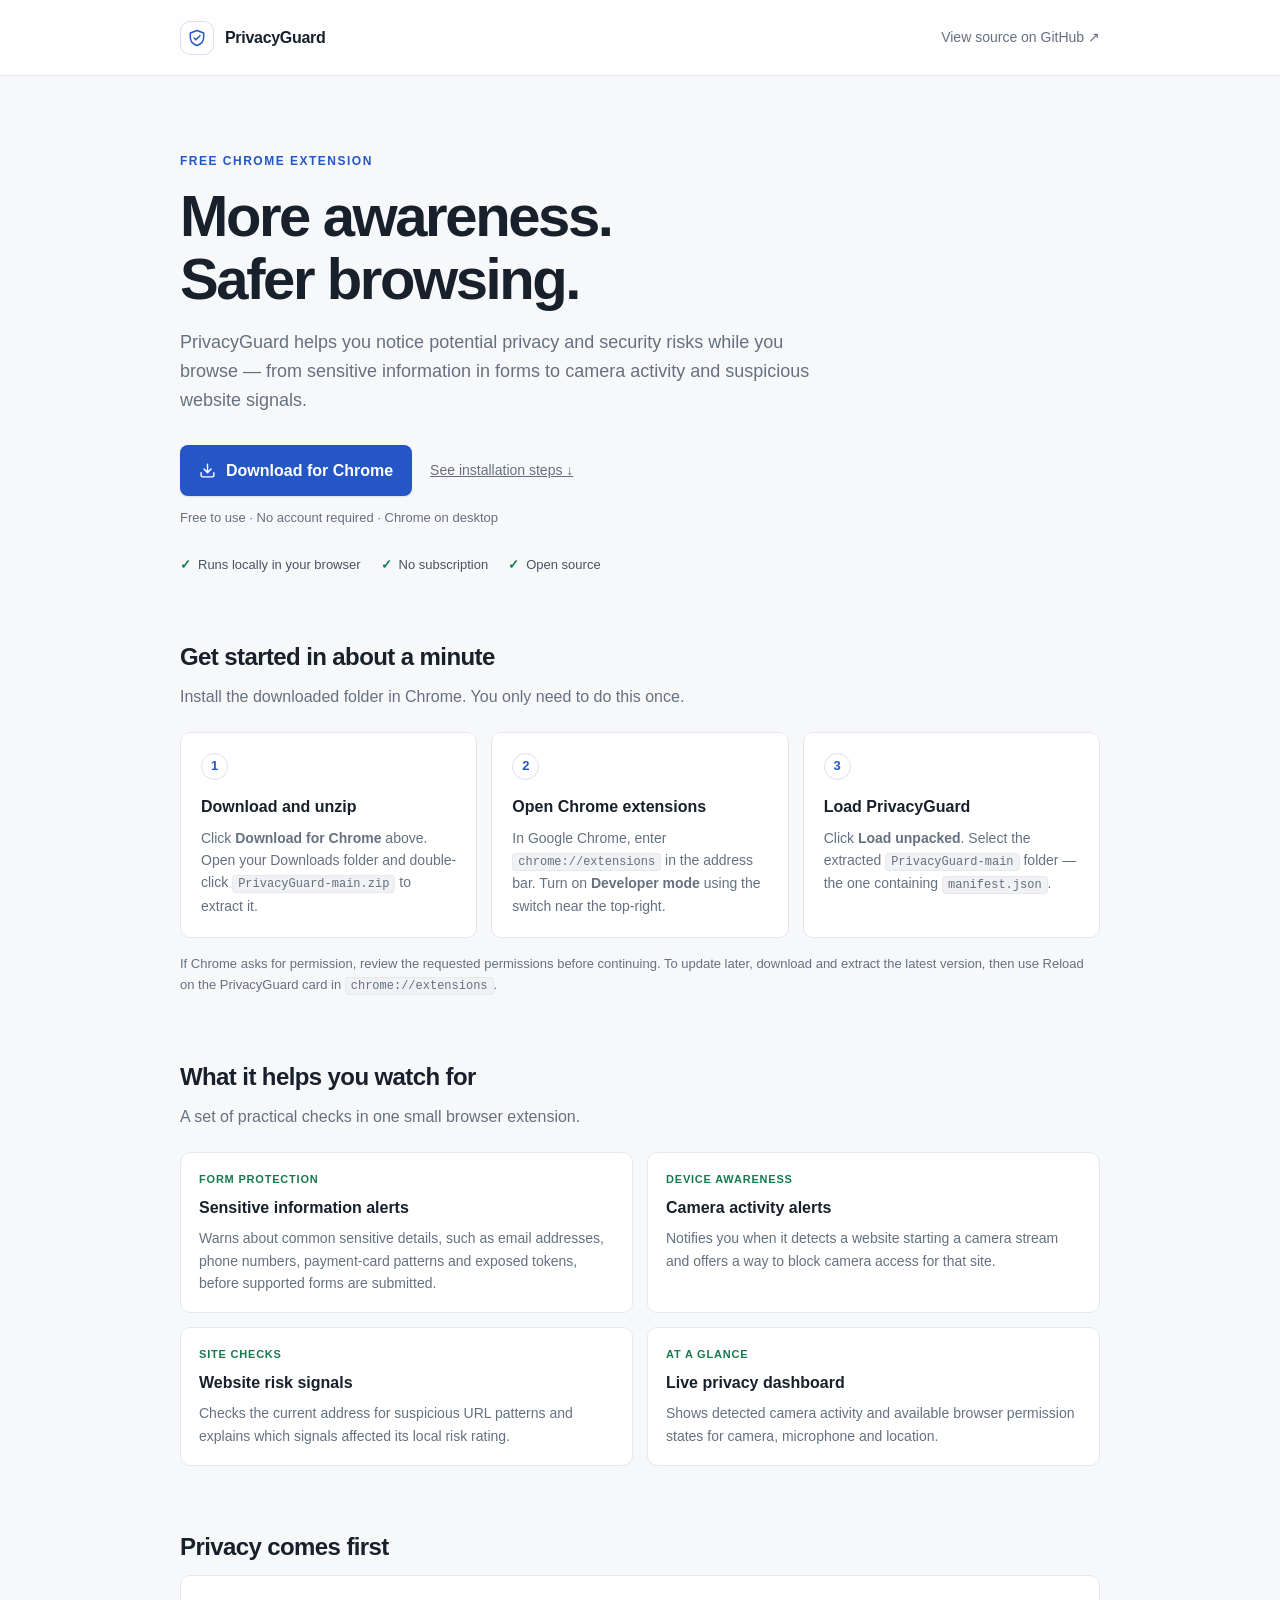
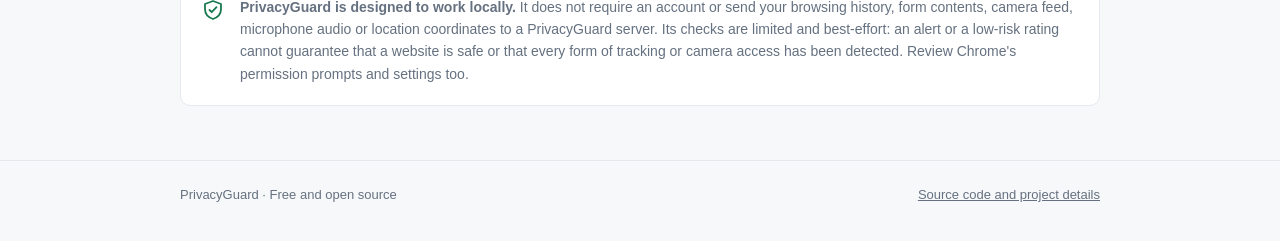
==== docs/index.html @ b1a3d584 "Add simple PrivacyGuard installation page" ====
<!doctype html>
<html lang="en">
<head>
  <meta charset="utf-8">
  <meta name="viewport" content="width=device-width, initial-scale=1">
  <meta name="theme-color" content="#f7f8fa">
  <meta name="description" content="PrivacyGuard helps you spot privacy risks while browsing. Free, local-first Chrome protection.">
  <title>PrivacyGuard — Browse with more awareness</title>
  <style>
    :root{color-scheme:light;--ink:#17202b;--muted:#657180;--line:#e5e9ee;--paper:#fff;--wash:#f7f8fa;--blue:#2457c5;--blue-dark:#1d469f;--green:#18794e}
    *{box-sizing:border-box}
    body{margin:0;background:var(--wash);color:var(--ink);font:16px/1.6 -apple-system,BlinkMacSystemFont,"Segoe UI",sans-serif}
    a{color:inherit}
    .wrap{width:min(920px,calc(100% - 40px));margin:auto}
    header{height:76px;border-bottom:1px solid var(--line);background:rgba(255,255,255,.88)}
    .nav{height:100%;display:flex;align-items:center;justify-content:space-between}
    .brand{display:flex;align-items:center;gap:11px;font-weight:700;letter-spacing:-.3px}
    .mark{width:34px;height:34px;border:1px solid #d8e0ed;border-radius:10px;display:grid;place-items:center;background:#fff}
    .mark svg{width:20px;height:20px}
    .nav a{font-size:14px;color:var(--muted);text-decoration:none}
    main{padding:76px 0 54px}
    .eyebrow{font-size:12px;font-weight:700;letter-spacing:1.5px;color:var(--blue);text-transform:uppercase}
    h1{font-size:clamp(38px,6vw,58px);line-height:1.08;letter-spacing:-2.4px;margin:14px 0 18px;max-width:700px}
    .lead{font-size:18px;color:var(--muted);max-width:650px;margin:0}
    .actions{display:flex;align-items:center;gap:18px;flex-wrap:wrap;margin:30px 0 12px}
    .button{display:inline-flex;align-items:center;justify-content:center;gap:10px;background:var(--blue);color:white;text-decoration:none;padding:13px 19px;border-radius:8px;font-weight:650;box-shadow:0 1px 2px #15294b20}
    .button:hover{background:var(--blue-dark)}
    .small-link{font-size:14px;color:var(--muted)}
    .fine{font-size:13px;color:var(--muted)}
    .trust{display:flex;gap:20px;flex-wrap:wrap;margin-top:26px;color:#465363;font-size:13px}
    .trust span:before{content:"✓";color:var(--green);font-weight:800;margin-right:7px}
    section{margin-top:62px}
    h2{font-size:24px;letter-spacing:-.6px;margin:0 0 8px}
    .section-intro{color:var(--muted);margin:0 0 22px}
    .steps{display:grid;grid-template-columns:repeat(3,1fr);gap:14px}
    .step,.feature,.privacy{background:var(--paper);border:1px solid var(--line);border-radius:10px;padding:20px}
    .number{width:27px;height:27px;border:1px solid #d8e0ed;border-radius:50%;display:grid;place-items:center;font-size:13px;font-weight:700;color:var(--blue);margin-bottom:14px}
    .step h3,.feature h3{font-size:16px;margin:0 0 7px}
    .step p,.feature p{font-size:14px;color:var(--muted);margin:0}
    code{background:#f0f2f5;border:1px solid #e7e9ed;border-radius:4px;padding:1px 5px;font-size:12px}
    .features{display:grid;grid-template-columns:repeat(2,1fr);gap:14px}
    .feature{padding:18px}
    .feature .tag{font-size:11px;color:var(--green);font-weight:700;letter-spacing:.8px;text-transform:uppercase}
    .feature h3{margin-top:6px}
    .privacy{display:flex;gap:15px;align-items:flex-start}
    .privacy svg{flex:0 0 24px;color:var(--green);margin-top:2px}
    .privacy p{margin:0;color:var(--muted);font-size:14px}
    footer{border-top:1px solid var(--line);padding:24px 0 36px;color:var(--muted);font-size:13px}
    footer .wrap{display:flex;justify-content:space-between;gap:14px;flex-wrap:wrap}
    @media(max-width:650px){main{padding-top:52px}.steps,.features{grid-template-columns:1fr}section{margin-top:46px}.privacy{padding:17px}h1{letter-spacing:-1.6px}}
  </style>
</head>
<body>
  <header>
    <div class="wrap nav">
      <div class="brand">
        <span class="mark" aria-hidden="true"><svg viewBox="0 0 24 24" fill="none" stroke="#2457c5" stroke-width="1.8" stroke-linecap="round" stroke-linejoin="round"><path d="M12 3 20 6v5c0 5-3.4 8.4-8 10-4.6-1.6-8-5-8-10V6l8-3Z"/><path d="m8.5 12 2.2 2.2 4.8-5"/></svg></span>
        PrivacyGuard
      </div>
      <a href="https://github.com/nmcode3-dot/PrivacyGuard" target="_blank" rel="noreferrer">View source on GitHub ↗</a>
    </div>
  </header>

  <main class="wrap">
    <div class="eyebrow">Free Chrome extension</div>
    <h1>More awareness.<br>Safer browsing.</h1>
    <p class="lead">PrivacyGuard helps you notice potential privacy and security risks while you browse — from sensitive information in forms to camera activity and suspicious website signals.</p>
    <div class="actions">
      <a class="button" href="https://github.com/nmcode3-dot/PrivacyGuard/archive/refs/heads/main.zip">
        <svg width="17" height="17" viewBox="0 0 24 24" fill="none" stroke="currentColor" stroke-width="2" stroke-linecap="round" stroke-linejoin="round" aria-hidden="true"><path d="M21 15v4a2 2 0 0 1-2 2H5a2 2 0 0 1-2-2v-4"/><path d="m7 10 5 5 5-5M12 15V3"/></svg>
        Download for Chrome
      </a>
      <a class="small-link" href="#install">See installation steps ↓</a>
    </div>
    <div class="fine">Free to use · No account required · Chrome on desktop</div>
    <div class="trust"><span>Runs locally in your browser</span><span>No subscription</span><span>Open source</span></div>

    <section id="install">
      <h2>Get started in about a minute</h2>
      <p class="section-intro">Install the downloaded folder in Chrome. You only need to do this once.</p>
      <div class="steps">
        <article class="step">
          <div class="number">1</div>
          <h3>Download and unzip</h3>
          <p>Click <strong>Download for Chrome</strong> above. Open your Downloads folder and double-click <code>PrivacyGuard-main.zip</code> to extract it.</p>
        </article>
        <article class="step">
          <div class="number">2</div>
          <h3>Open Chrome extensions</h3>
          <p>In Google Chrome, enter <code>chrome://extensions</code> in the address bar. Turn on <strong>Developer mode</strong> using the switch near the top-right.</p>
        </article>
        <article class="step">
          <div class="number">3</div>
          <h3>Load PrivacyGuard</h3>
          <p>Click <strong>Load unpacked</strong>. Select the extracted <code>PrivacyGuard-main</code> folder — the one containing <code>manifest.json</code>.</p>
        </article>
      </div>
      <p class="fine" style="margin-top:16px">If Chrome asks for permission, review the requested permissions before continuing. To update later, download and extract the latest version, then use Reload on the PrivacyGuard card in <code>chrome://extensions</code>.</p>
    </section>

    <section>
      <h2>What it helps you watch for</h2>
      <p class="section-intro">A set of practical checks in one small browser extension.</p>
      <div class="features">
        <article class="feature"><div class="tag">Form protection</div><h3>Sensitive information alerts</h3><p>Warns about common sensitive details, such as email addresses, phone numbers, payment-card patterns and exposed tokens, before supported forms are submitted.</p></article>
        <article class="feature"><div class="tag">Device awareness</div><h3>Camera activity alerts</h3><p>Notifies you when it detects a website starting a camera stream and offers a way to block camera access for that site.</p></article>
        <article class="feature"><div class="tag">Site checks</div><h3>Website risk signals</h3><p>Checks the current address for suspicious URL patterns and explains which signals affected its local risk rating.</p></article>
        <article class="feature"><div class="tag">At a glance</div><h3>Live privacy dashboard</h3><p>Shows detected camera activity and available browser permission states for camera, microphone and location.</p></article>
      </div>
    </section>

    <section>
      <h2>Privacy comes first</h2>
      <div class="privacy">
        <svg viewBox="0 0 24 24" width="24" height="24" fill="none" stroke="currentColor" stroke-width="1.8" stroke-linecap="round" stroke-linejoin="round" aria-hidden="true"><path d="M12 3 20 6v5c0 5-3.4 8.4-8 10-4.6-1.6-8-5-8-10V6l8-3Z"/><path d="m8.5 12 2.2 2.2 4.8-5"/></svg>
        <p><strong>PrivacyGuard is designed to work locally.</strong> It does not require an account or send your browsing history, form contents, camera feed, microphone audio or location coordinates to a PrivacyGuard server. Its checks are limited and best-effort: an alert or a low-risk rating cannot guarantee that a website is safe or that every form of tracking or camera access has been detected. Review Chrome's permission prompts and settings too.</p>
      </div>
    </section>
  </main>
  <footer><div class="wrap"><span>PrivacyGuard · Free and open source</span><a href="https://github.com/nmcode3-dot/PrivacyGuard">Source code and project details</a></div></footer>
</body>
</html>
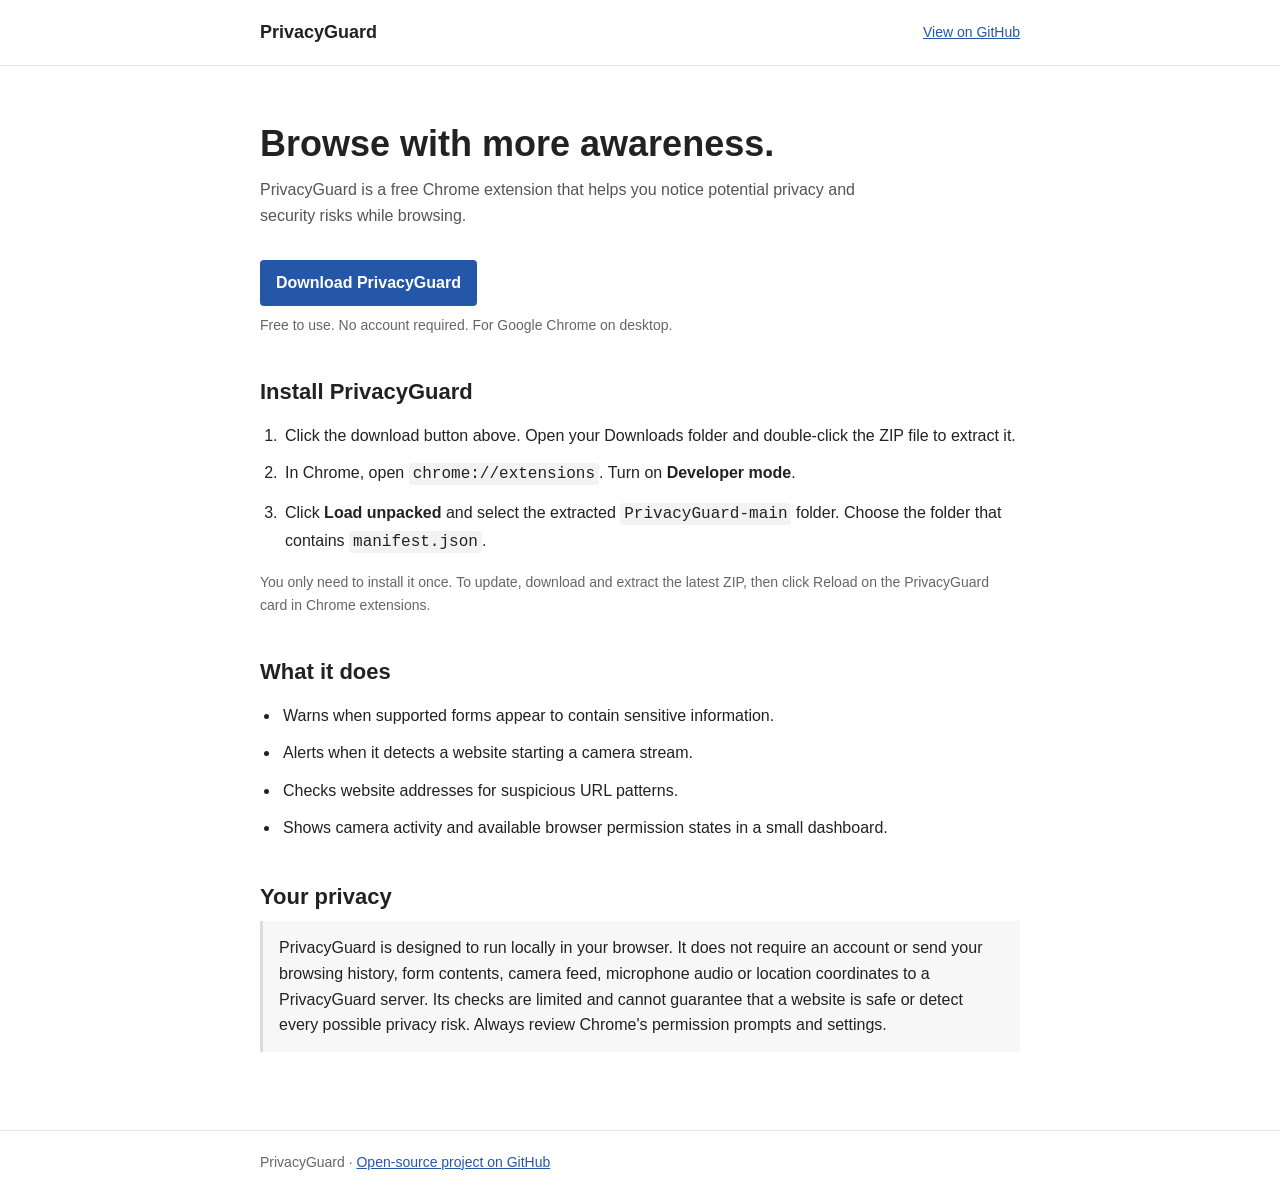
==== commit 7bbb5104: "Simplify installation page design" ====
--- a/docs/index.html
+++ b/docs/index.html
@@ -3,120 +3,131 @@
 <head>
   <meta charset="utf-8">
   <meta name="viewport" content="width=device-width, initial-scale=1">
-  <meta name="theme-color" content="#f7f8fa">
-  <meta name="description" content="PrivacyGuard helps you spot privacy risks while browsing. Free, local-first Chrome protection.">
-  <title>PrivacyGuard — Browse with more awareness</title>
+  <meta name="description" content="PrivacyGuard is a free Chrome extension that helps you notice potential privacy and security risks while browsing.">
+  <title>PrivacyGuard</title>
   <style>
-    :root{color-scheme:light;--ink:#17202b;--muted:#657180;--line:#e5e9ee;--paper:#fff;--wash:#f7f8fa;--blue:#2457c5;--blue-dark:#1d469f;--green:#18794e}
-    *{box-sizing:border-box}
-    body{margin:0;background:var(--wash);color:var(--ink);font:16px/1.6 -apple-system,BlinkMacSystemFont,"Segoe UI",sans-serif}
-    a{color:inherit}
-    .wrap{width:min(920px,calc(100% - 40px));margin:auto}
-    header{height:76px;border-bottom:1px solid var(--line);background:rgba(255,255,255,.88)}
-    .nav{height:100%;display:flex;align-items:center;justify-content:space-between}
-    .brand{display:flex;align-items:center;gap:11px;font-weight:700;letter-spacing:-.3px}
-    .mark{width:34px;height:34px;border:1px solid #d8e0ed;border-radius:10px;display:grid;place-items:center;background:#fff}
-    .mark svg{width:20px;height:20px}
-    .nav a{font-size:14px;color:var(--muted);text-decoration:none}
-    main{padding:76px 0 54px}
-    .eyebrow{font-size:12px;font-weight:700;letter-spacing:1.5px;color:var(--blue);text-transform:uppercase}
-    h1{font-size:clamp(38px,6vw,58px);line-height:1.08;letter-spacing:-2.4px;margin:14px 0 18px;max-width:700px}
-    .lead{font-size:18px;color:var(--muted);max-width:650px;margin:0}
-    .actions{display:flex;align-items:center;gap:18px;flex-wrap:wrap;margin:30px 0 12px}
-    .button{display:inline-flex;align-items:center;justify-content:center;gap:10px;background:var(--blue);color:white;text-decoration:none;padding:13px 19px;border-radius:8px;font-weight:650;box-shadow:0 1px 2px #15294b20}
-    .button:hover{background:var(--blue-dark)}
-    .small-link{font-size:14px;color:var(--muted)}
-    .fine{font-size:13px;color:var(--muted)}
-    .trust{display:flex;gap:20px;flex-wrap:wrap;margin-top:26px;color:#465363;font-size:13px}
-    .trust span:before{content:"✓";color:var(--green);font-weight:800;margin-right:7px}
-    section{margin-top:62px}
-    h2{font-size:24px;letter-spacing:-.6px;margin:0 0 8px}
-    .section-intro{color:var(--muted);margin:0 0 22px}
-    .steps{display:grid;grid-template-columns:repeat(3,1fr);gap:14px}
-    .step,.feature,.privacy{background:var(--paper);border:1px solid var(--line);border-radius:10px;padding:20px}
-    .number{width:27px;height:27px;border:1px solid #d8e0ed;border-radius:50%;display:grid;place-items:center;font-size:13px;font-weight:700;color:var(--blue);margin-bottom:14px}
-    .step h3,.feature h3{font-size:16px;margin:0 0 7px}
-    .step p,.feature p{font-size:14px;color:var(--muted);margin:0}
-    code{background:#f0f2f5;border:1px solid #e7e9ed;border-radius:4px;padding:1px 5px;font-size:12px}
-    .features{display:grid;grid-template-columns:repeat(2,1fr);gap:14px}
-    .feature{padding:18px}
-    .feature .tag{font-size:11px;color:var(--green);font-weight:700;letter-spacing:.8px;text-transform:uppercase}
-    .feature h3{margin-top:6px}
-    .privacy{display:flex;gap:15px;align-items:flex-start}
-    .privacy svg{flex:0 0 24px;color:var(--green);margin-top:2px}
-    .privacy p{margin:0;color:var(--muted);font-size:14px}
-    footer{border-top:1px solid var(--line);padding:24px 0 36px;color:var(--muted);font-size:13px}
-    footer .wrap{display:flex;justify-content:space-between;gap:14px;flex-wrap:wrap}
-    @media(max-width:650px){main{padding-top:52px}.steps,.features{grid-template-columns:1fr}section{margin-top:46px}.privacy{padding:17px}h1{letter-spacing:-1.6px}}
+    * { box-sizing: border-box; }
+    body {
+      margin: 0;
+      background: #fff;
+      color: #222;
+      font-family: Arial, Helvetica, sans-serif;
+      font-size: 16px;
+      line-height: 1.6;
+    }
+    .container {
+      width: min(760px, calc(100% - 40px));
+      margin: 0 auto;
+    }
+    header {
+      border-bottom: 1px solid #e5e5e5;
+      padding: 18px 0;
+    }
+    header .container {
+      display: flex;
+      justify-content: space-between;
+      align-items: center;
+      gap: 20px;
+    }
+    .brand {
+      font-size: 18px;
+      font-weight: 700;
+    }
+    a { color: #2457a7; }
+    header a, footer a { font-size: 14px; }
+    main { padding: 56px 0 64px; }
+    h1 {
+      margin: 0 0 12px;
+      font-size: 36px;
+      line-height: 1.2;
+      font-weight: 700;
+    }
+    h2 {
+      margin: 42px 0 10px;
+      font-size: 22px;
+      line-height: 1.3;
+    }
+    h3 {
+      margin: 20px 0 4px;
+      font-size: 16px;
+    }
+    p { margin: 0 0 14px; }
+    .intro { max-width: 650px; color: #555; }
+    .download {
+      display: inline-block;
+      margin: 18px 0 8px;
+      padding: 10px 16px;
+      background: #2457a7;
+      color: #fff;
+      text-decoration: none;
+      border-radius: 4px;
+      font-weight: 700;
+    }
+    .download:hover { background: #194580; }
+    .note { color: #666; font-size: 14px; }
+    ol { padding-left: 22px; }
+    li { margin: 0 0 12px; padding-left: 3px; }
+    code {
+      font-family: monospace;
+      background: #f3f3f3;
+      padding: 2px 4px;
+      border-radius: 3px;
+    }
+    .feature-list { padding-left: 20px; }
+    .privacy {
+      padding: 14px 16px;
+      border-left: 3px solid #ddd;
+      background: #f7f7f7;
+    }
+    footer {
+      border-top: 1px solid #e5e5e5;
+      padding: 20px 0;
+      color: #666;
+      font-size: 14px;
+    }
+    @media (max-width: 520px) {
+      main { padding-top: 38px; }
+      h1 { font-size: 30px; }
+      header .container { align-items: flex-start; flex-direction: column; gap: 4px; }
+    }
   </style>
 </head>
 <body>
   <header>
-    <div class="wrap nav">
-      <div class="brand">
-        <span class="mark" aria-hidden="true"><svg viewBox="0 0 24 24" fill="none" stroke="#2457c5" stroke-width="1.8" stroke-linecap="round" stroke-linejoin="round"><path d="M12 3 20 6v5c0 5-3.4 8.4-8 10-4.6-1.6-8-5-8-10V6l8-3Z"/><path d="m8.5 12 2.2 2.2 4.8-5"/></svg></span>
-        PrivacyGuard
-      </div>
-      <a href="https://github.com/nmcode3-dot/PrivacyGuard" target="_blank" rel="noreferrer">View source on GitHub ↗</a>
+    <div class="container">
+      <div class="brand">PrivacyGuard</div>
+      <a href="https://github.com/nmcode3-dot/PrivacyGuard">View on GitHub</a>
     </div>
   </header>
 
-  <main class="wrap">
-    <div class="eyebrow">Free Chrome extension</div>
-    <h1>More awareness.<br>Safer browsing.</h1>
-    <p class="lead">PrivacyGuard helps you notice potential privacy and security risks while you browse — from sensitive information in forms to camera activity and suspicious website signals.</p>
-    <div class="actions">
-      <a class="button" href="https://github.com/nmcode3-dot/PrivacyGuard/archive/refs/heads/main.zip">
-        <svg width="17" height="17" viewBox="0 0 24 24" fill="none" stroke="currentColor" stroke-width="2" stroke-linecap="round" stroke-linejoin="round" aria-hidden="true"><path d="M21 15v4a2 2 0 0 1-2 2H5a2 2 0 0 1-2-2v-4"/><path d="m7 10 5 5 5-5M12 15V3"/></svg>
-        Download for Chrome
-      </a>
-      <a class="small-link" href="#install">See installation steps ↓</a>
-    </div>
-    <div class="fine">Free to use · No account required · Chrome on desktop</div>
-    <div class="trust"><span>Runs locally in your browser</span><span>No subscription</span><span>Open source</span></div>
+  <main class="container">
+    <h1>Browse with more awareness.</h1>
+    <p class="intro">PrivacyGuard is a free Chrome extension that helps you notice potential privacy and security risks while browsing.</p>
+    <a class="download" href="https://github.com/nmcode3-dot/PrivacyGuard/archive/refs/heads/main.zip">Download PrivacyGuard</a>
+    <p class="note">Free to use. No account required. For Google Chrome on desktop.</p>
 
-    <section id="install">
-      <h2>Get started in about a minute</h2>
-      <p class="section-intro">Install the downloaded folder in Chrome. You only need to do this once.</p>
-      <div class="steps">
-        <article class="step">
-          <div class="number">1</div>
-          <h3>Download and unzip</h3>
-          <p>Click <strong>Download for Chrome</strong> above. Open your Downloads folder and double-click <code>PrivacyGuard-main.zip</code> to extract it.</p>
-        </article>
-        <article class="step">
-          <div class="number">2</div>
-          <h3>Open Chrome extensions</h3>
-          <p>In Google Chrome, enter <code>chrome://extensions</code> in the address bar. Turn on <strong>Developer mode</strong> using the switch near the top-right.</p>
-        </article>
-        <article class="step">
-          <div class="number">3</div>
-          <h3>Load PrivacyGuard</h3>
-          <p>Click <strong>Load unpacked</strong>. Select the extracted <code>PrivacyGuard-main</code> folder — the one containing <code>manifest.json</code>.</p>
-        </article>
-      </div>
-      <p class="fine" style="margin-top:16px">If Chrome asks for permission, review the requested permissions before continuing. To update later, download and extract the latest version, then use Reload on the PrivacyGuard card in <code>chrome://extensions</code>.</p>
-    </section>
+    <h2>Install PrivacyGuard</h2>
+    <ol>
+      <li>Click the download button above. Open your Downloads folder and double-click the ZIP file to extract it.</li>
+      <li>In Chrome, open <code>chrome://extensions</code>. Turn on <strong>Developer mode</strong>.</li>
+      <li>Click <strong>Load unpacked</strong> and select the extracted <code>PrivacyGuard-main</code> folder. Choose the folder that contains <code>manifest.json</code>.</li>
+    </ol>
+    <p class="note">You only need to install it once. To update, download and extract the latest ZIP, then click Reload on the PrivacyGuard card in Chrome extensions.</p>
 
-    <section>
-      <h2>What it helps you watch for</h2>
-      <p class="section-intro">A set of practical checks in one small browser extension.</p>
-      <div class="features">
-        <article class="feature"><div class="tag">Form protection</div><h3>Sensitive information alerts</h3><p>Warns about common sensitive details, such as email addresses, phone numbers, payment-card patterns and exposed tokens, before supported forms are submitted.</p></article>
-        <article class="feature"><div class="tag">Device awareness</div><h3>Camera activity alerts</h3><p>Notifies you when it detects a website starting a camera stream and offers a way to block camera access for that site.</p></article>
-        <article class="feature"><div class="tag">Site checks</div><h3>Website risk signals</h3><p>Checks the current address for suspicious URL patterns and explains which signals affected its local risk rating.</p></article>
-        <article class="feature"><div class="tag">At a glance</div><h3>Live privacy dashboard</h3><p>Shows detected camera activity and available browser permission states for camera, microphone and location.</p></article>
-      </div>
-    </section>
+    <h2>What it does</h2>
+    <ul class="feature-list">
+      <li>Warns when supported forms appear to contain sensitive information.</li>
+      <li>Alerts when it detects a website starting a camera stream.</li>
+      <li>Checks website addresses for suspicious URL patterns.</li>
+      <li>Shows camera activity and available browser permission states in a small dashboard.</li>
+    </ul>
 
-    <section>
-      <h2>Privacy comes first</h2>
-      <div class="privacy">
-        <svg viewBox="0 0 24 24" width="24" height="24" fill="none" stroke="currentColor" stroke-width="1.8" stroke-linecap="round" stroke-linejoin="round" aria-hidden="true"><path d="M12 3 20 6v5c0 5-3.4 8.4-8 10-4.6-1.6-8-5-8-10V6l8-3Z"/><path d="m8.5 12 2.2 2.2 4.8-5"/></svg>
-        <p><strong>PrivacyGuard is designed to work locally.</strong> It does not require an account or send your browsing history, form contents, camera feed, microphone audio or location coordinates to a PrivacyGuard server. Its checks are limited and best-effort: an alert or a low-risk rating cannot guarantee that a website is safe or that every form of tracking or camera access has been detected. Review Chrome's permission prompts and settings too.</p>
-      </div>
-    </section>
+    <h2>Your privacy</h2>
+    <p class="privacy">PrivacyGuard is designed to run locally in your browser. It does not require an account or send your browsing history, form contents, camera feed, microphone audio or location coordinates to a PrivacyGuard server. Its checks are limited and cannot guarantee that a website is safe or detect every possible privacy risk. Always review Chrome's permission prompts and settings.</p>
   </main>
-  <footer><div class="wrap"><span>PrivacyGuard · Free and open source</span><a href="https://github.com/nmcode3-dot/PrivacyGuard">Source code and project details</a></div></footer>
+
+  <footer>
+    <div class="container">PrivacyGuard · <a href="https://github.com/nmcode3-dot/PrivacyGuard">Open-source project on GitHub</a></div>
+  </footer>
 </body>
 </html>
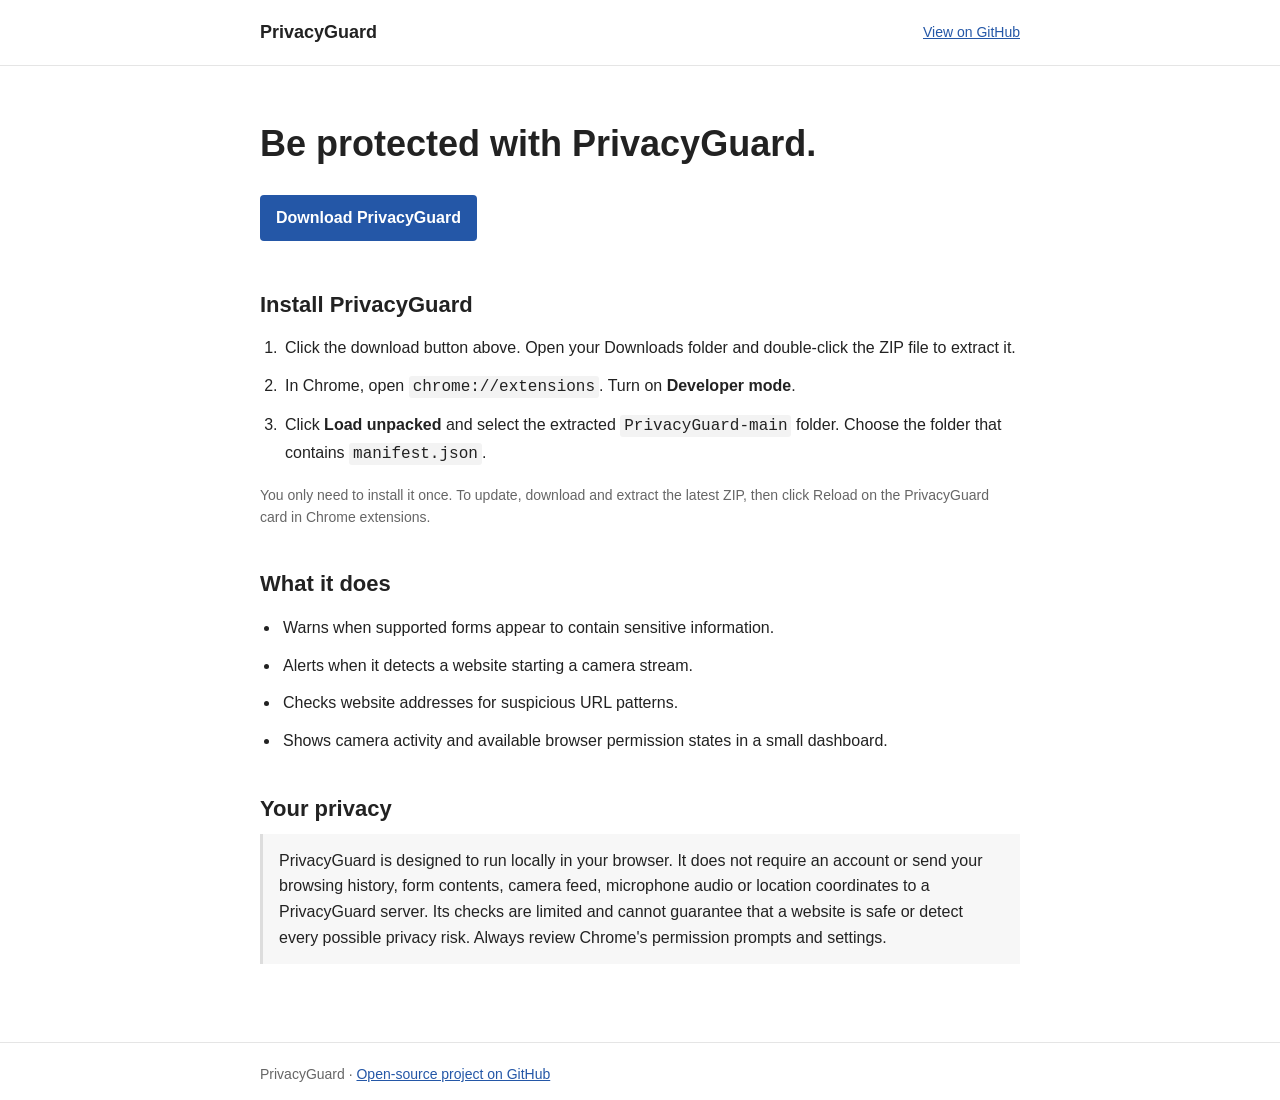
==== commit afbced76: "Revise main heading and intro text for PrivacyGuard Updated the main heading and introductory text f" ====
--- a/docs/index.html
+++ b/docs/index.html
@@ -101,10 +101,8 @@
   </header>
 
   <main class="container">
-    <h1>Browse with more awareness.</h1>
-    <p class="intro">PrivacyGuard is a free Chrome extension that helps you notice potential privacy and security risks while browsing.</p>
+    <h1>Be protected with PrivacyGuard.</h1>
     <a class="download" href="https://github.com/nmcode3-dot/PrivacyGuard/archive/refs/heads/main.zip">Download PrivacyGuard</a>
-    <p class="note">Free to use. No account required. For Google Chrome on desktop.</p>
 
     <h2>Install PrivacyGuard</h2>
     <ol>
@@ -130,4 +128,4 @@
     <div class="container">PrivacyGuard · <a href="https://github.com/nmcode3-dot/PrivacyGuard">Open-source project on GitHub</a></div>
   </footer>
 </body>
-</html>+</html>
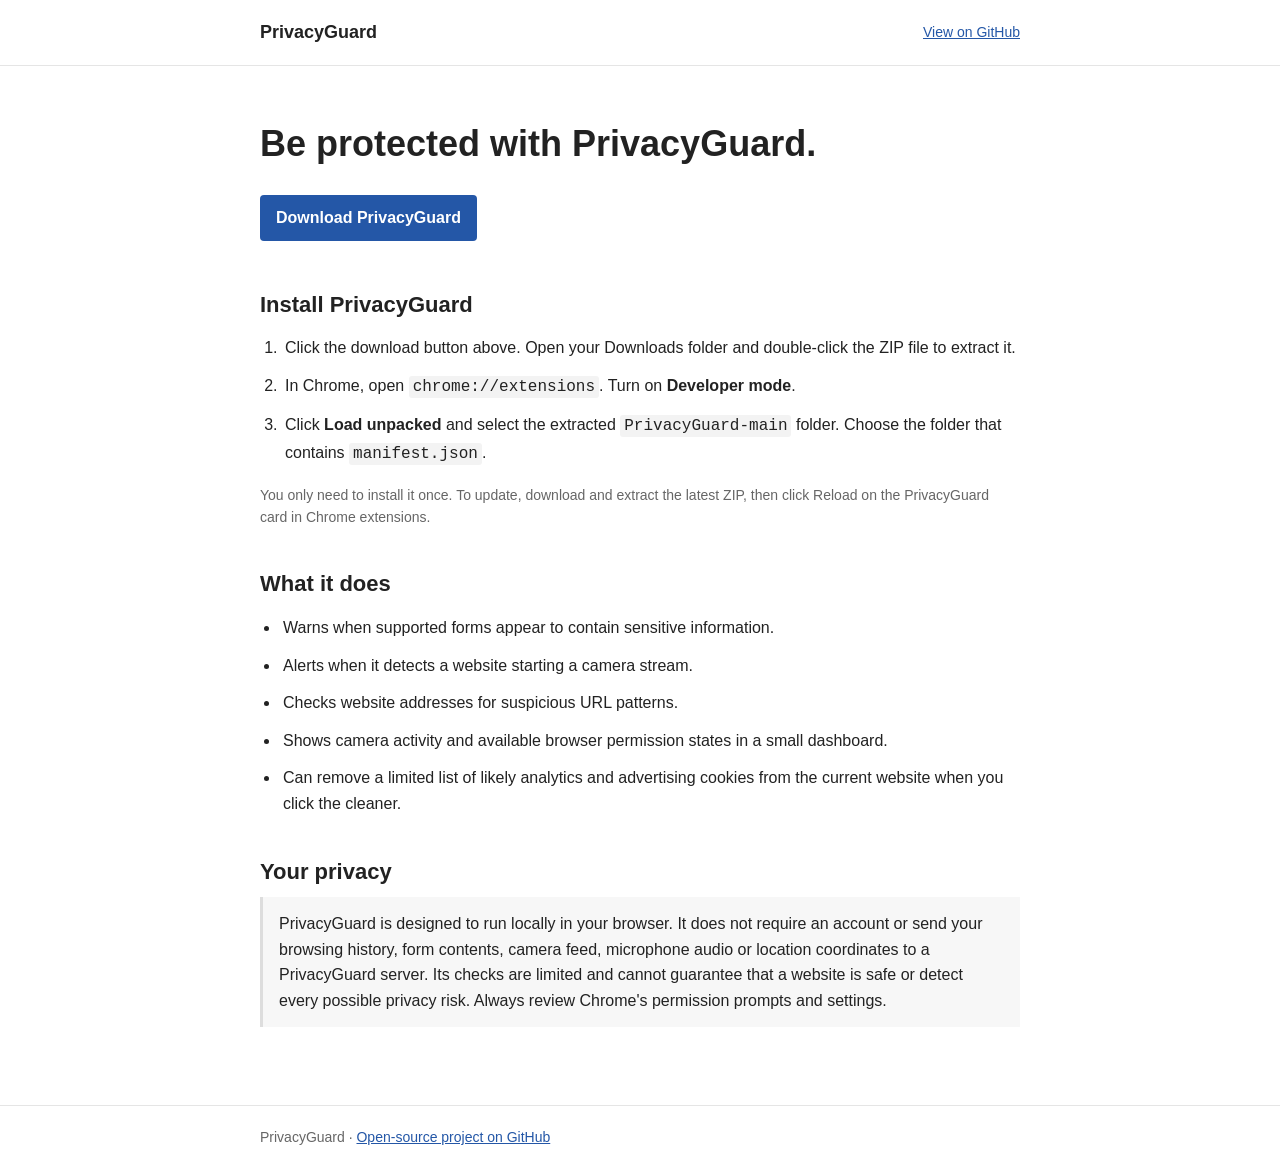
==== commit 2b219c4f: "Add commented cookie cleaner support" ====
--- a/docs/index.html
+++ b/docs/index.html
@@ -1,12 +1,23 @@
 <!doctype html>
 <html lang="en">
 <head>
+  <!-- Character encoding keeps text and symbols readable. -->
   <meta charset="utf-8">
+
+  <!-- Make the installation page adapt to phone, tablet, and desktop widths. -->
   <meta name="viewport" content="width=device-width, initial-scale=1">
+
+  <!-- Short description used by search engines and link previews. -->
   <meta name="description" content="PrivacyGuard is a free Chrome extension that helps you notice potential privacy and security risks while browsing.">
+
   <title>PrivacyGuard</title>
+
+  <!-- The page uses a small embedded stylesheet, so it has no external CSS dependency. -->
   <style>
+    /* Include padding and borders in the size calculations for all elements. */
     * { box-sizing: border-box; }
+
+    /* Set the default font, colors, spacing, and page background. */
     body {
       margin: 0;
       background: #fff;
@@ -15,44 +26,68 @@
       font-size: 16px;
       line-height: 1.6;
     }
+
+    /* Keep the page content at a readable maximum width and center it. */
     .container {
       width: min(760px, calc(100% - 40px));
       margin: 0 auto;
     }
+
+    /* Header divider and vertical spacing. */
     header {
       border-bottom: 1px solid #e5e5e5;
       padding: 18px 0;
     }
+
+    /* Put the project name and GitHub link on opposite sides of the header. */
     header .container {
       display: flex;
       justify-content: space-between;
       align-items: center;
       gap: 20px;
     }
+
+    /* Make the project name stand out from the navigation link. */
     .brand {
       font-size: 18px;
       font-weight: 700;
     }
+
+    /* Set a consistent link color throughout the page. */
     a { color: #2457a7; }
     header a, footer a { font-size: 14px; }
+
+    /* Add whitespace around the main installation instructions. */
     main { padding: 56px 0 64px; }
+
+    /* Main page heading. */
     h1 {
       margin: 0 0 12px;
       font-size: 36px;
       line-height: 1.2;
       font-weight: 700;
     }
+
+    /* Section headings for installation, features, and privacy. */
     h2 {
       margin: 42px 0 10px;
       font-size: 22px;
       line-height: 1.3;
     }
+
+    /* Smaller heading style, available for nested sections. */
     h3 {
       margin: 20px 0 4px;
       font-size: 16px;
     }
+
+    /* Give paragraphs consistent bottom spacing. */
     p { margin: 0 0 14px; }
+
+    /* Optional intro text style, with a narrower line length. */
     .intro { max-width: 650px; color: #555; }
+
+    /* Style the ZIP download link so it looks like the main action. */
     .download {
       display: inline-block;
       margin: 18px 0 8px;
@@ -63,28 +98,44 @@
       border-radius: 4px;
       font-weight: 700;
     }
+
+    /* Darken the download link slightly when the pointer is over it. */
     .download:hover { background: #194580; }
+
+    /* Smaller, muted text for update instructions and notes. */
     .note { color: #666; font-size: 14px; }
+
+    /* Indent the numbered installation steps and space out each item. */
     ol { padding-left: 22px; }
     li { margin: 0 0 12px; padding-left: 3px; }
+
+    /* Make browser paths and filenames visually distinct from normal text. */
     code {
       font-family: monospace;
       background: #f3f3f3;
       padding: 2px 4px;
       border-radius: 3px;
     }
+
+    /* Indent the list describing the extension's main features. */
     .feature-list { padding-left: 20px; }
+
+    /* Visually separate the privacy explanation from the rest of the page. */
     .privacy {
       padding: 14px 16px;
       border-left: 3px solid #ddd;
       background: #f7f7f7;
     }
+
+    /* Footer divider, spacing, and muted text color. */
     footer {
       border-top: 1px solid #e5e5e5;
       padding: 20px 0;
       color: #666;
       font-size: 14px;
     }
+
+    /* Adjust spacing and heading size on narrower screens. */
     @media (max-width: 520px) {
       main { padding-top: 38px; }
       h1 { font-size: 30px; }
@@ -93,6 +144,7 @@
   </style>
 </head>
 <body>
+  <!-- Simple header with the project name and a link to its source code. -->
   <header>
     <div class="container">
       <div class="brand">PrivacyGuard</div>
@@ -100,30 +152,40 @@
     </div>
   </header>
 
+  <!-- Main content explains what the extension does and how to install it. -->
   <main class="container">
     <h1>Be protected with PrivacyGuard.</h1>
+
+    <!-- Download the ZIP archive of the repository's main branch. -->
     <a class="download" href="https://github.com/nmcode3-dot/PrivacyGuard/archive/refs/heads/main.zip">Download PrivacyGuard</a>
 
+    <!-- Step-by-step instructions for loading the unpacked extension in Chrome. -->
     <h2>Install PrivacyGuard</h2>
     <ol>
       <li>Click the download button above. Open your Downloads folder and double-click the ZIP file to extract it.</li>
       <li>In Chrome, open <code>chrome://extensions</code>. Turn on <strong>Developer mode</strong>.</li>
       <li>Click <strong>Load unpacked</strong> and select the extracted <code>PrivacyGuard-main</code> folder. Choose the folder that contains <code>manifest.json</code>.</li>
     </ol>
+
+    <!-- Explain how to install future versions without repeating the full setup. -->
     <p class="note">You only need to install it once. To update, download and extract the latest ZIP, then click Reload on the PrivacyGuard card in Chrome extensions.</p>
 
+    <!-- Short overview of the extension's main features. -->
     <h2>What it does</h2>
     <ul class="feature-list">
       <li>Warns when supported forms appear to contain sensitive information.</li>
       <li>Alerts when it detects a website starting a camera stream.</li>
       <li>Checks website addresses for suspicious URL patterns.</li>
       <li>Shows camera activity and available browser permission states in a small dashboard.</li>
+      <li>Can remove a limited list of likely analytics and advertising cookies from the current website when you click the cleaner.</li>
     </ul>
 
+    <!-- Explain what the extension does and does not collect. -->
     <h2>Your privacy</h2>
     <p class="privacy">PrivacyGuard is designed to run locally in your browser. It does not require an account or send your browsing history, form contents, camera feed, microphone audio or location coordinates to a PrivacyGuard server. Its checks are limited and cannot guarantee that a website is safe or detect every possible privacy risk. Always review Chrome's permission prompts and settings.</p>
   </main>
 
+  <!-- Footer repeats the link to the open-source repository. -->
   <footer>
     <div class="container">PrivacyGuard · <a href="https://github.com/nmcode3-dot/PrivacyGuard">Open-source project on GitHub</a></div>
   </footer>
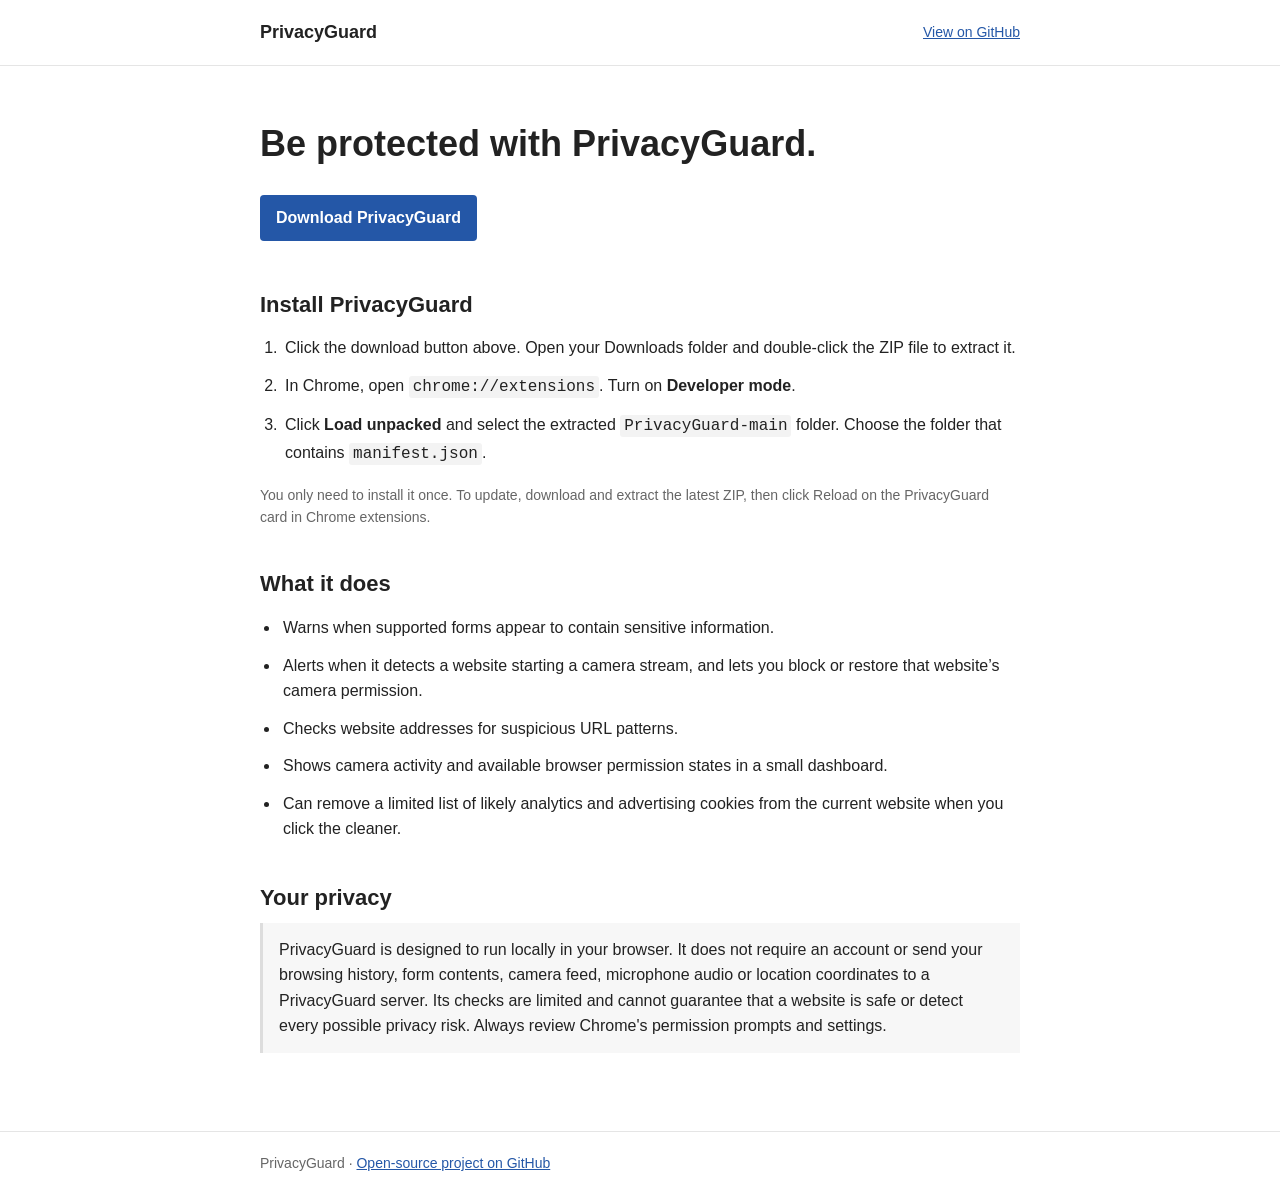
==== commit 9e1c5dc6: "Update installation page with camera permission controls" ====
--- a/docs/index.html
+++ b/docs/index.html
@@ -174,7 +174,7 @@
     <h2>What it does</h2>
     <ul class="feature-list">
       <li>Warns when supported forms appear to contain sensitive information.</li>
-      <li>Alerts when it detects a website starting a camera stream.</li>
+      <li>Alerts when it detects a website starting a camera stream, and lets you block or restore that website’s camera permission.</li>
       <li>Checks website addresses for suspicious URL patterns.</li>
       <li>Shows camera activity and available browser permission states in a small dashboard.</li>
       <li>Can remove a limited list of likely analytics and advertising cookies from the current website when you click the cleaner.</li>
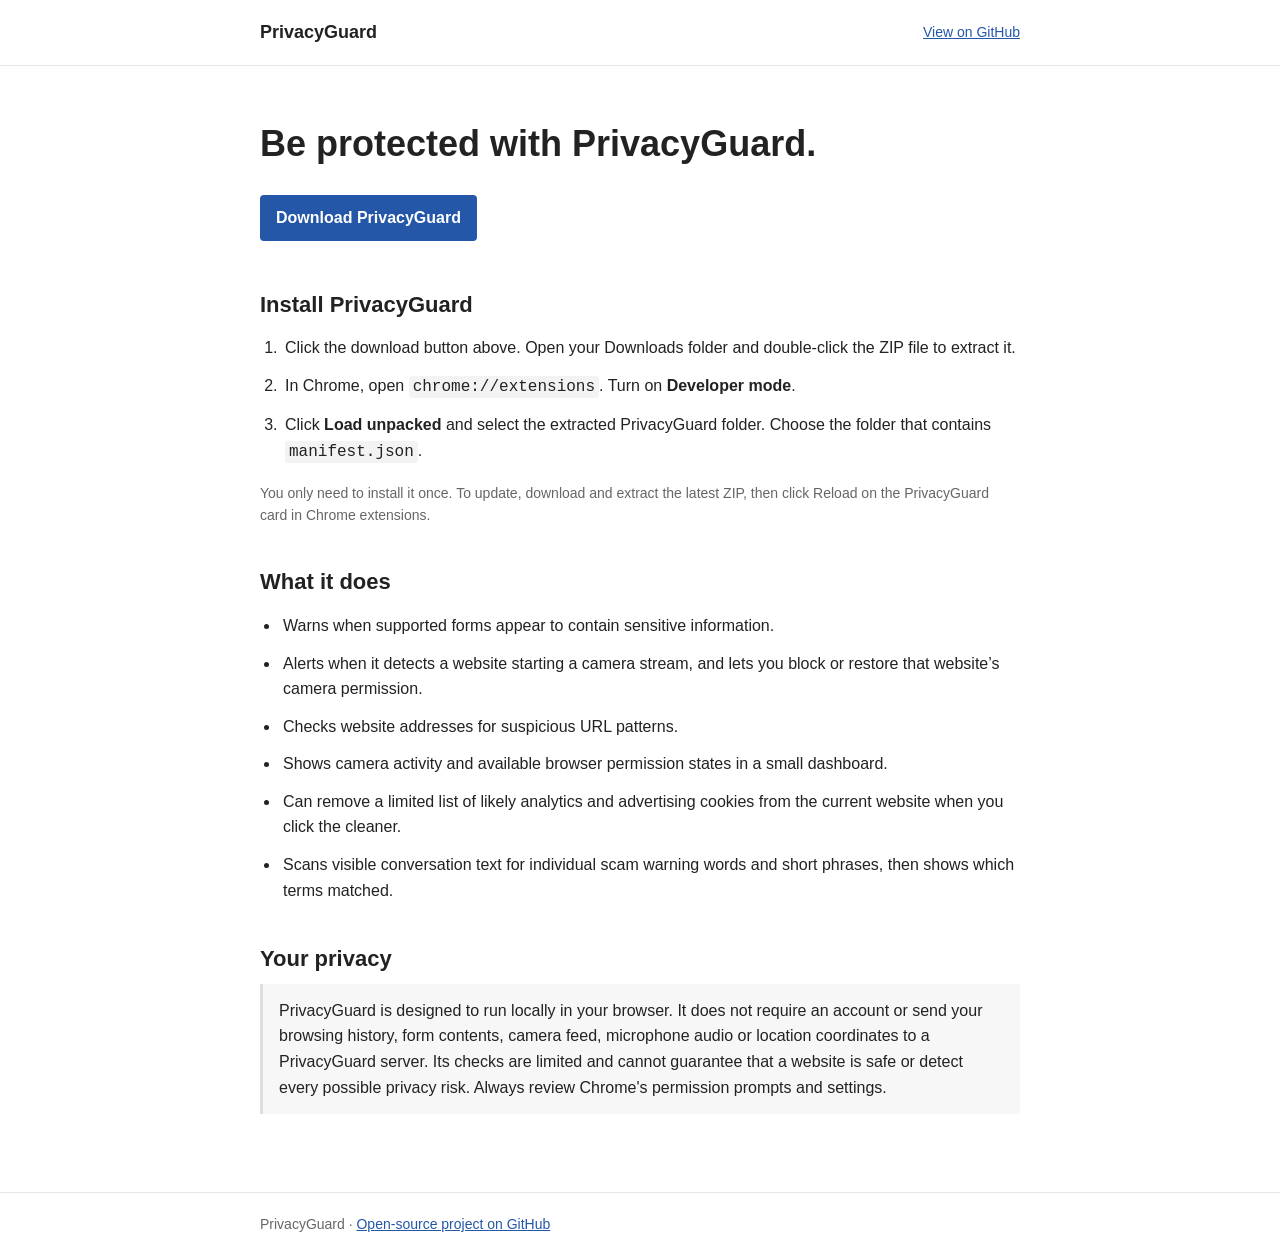
==== commit 792c5c33: "Update website download to latest scam keyword checker" ====
--- a/docs/index.html
+++ b/docs/index.html
@@ -157,14 +157,14 @@
     <h1>Be protected with PrivacyGuard.</h1>
 
     <!-- Download the ZIP archive of the repository's main branch. -->
-    <a class="download" href="https://github.com/nmcode3-dot/PrivacyGuard/archive/refs/heads/main.zip">Download PrivacyGuard</a>
+    <a class="download" href="https://github.com/nmcode3-dot/PrivacyGuard/archive/refs/heads/feature/individual-scam-keywords.zip">Download PrivacyGuard</a>
 
     <!-- Step-by-step instructions for loading the unpacked extension in Chrome. -->
     <h2>Install PrivacyGuard</h2>
     <ol>
       <li>Click the download button above. Open your Downloads folder and double-click the ZIP file to extract it.</li>
       <li>In Chrome, open <code>chrome://extensions</code>. Turn on <strong>Developer mode</strong>.</li>
-      <li>Click <strong>Load unpacked</strong> and select the extracted <code>PrivacyGuard-main</code> folder. Choose the folder that contains <code>manifest.json</code>.</li>
+      <li>Click <strong>Load unpacked</strong> and select the extracted PrivacyGuard folder. Choose the folder that contains <code>manifest.json</code>.</li>
     </ol>
 
     <!-- Explain how to install future versions without repeating the full setup. -->
@@ -177,7 +177,8 @@
       <li>Alerts when it detects a website starting a camera stream, and lets you block or restore that website’s camera permission.</li>
       <li>Checks website addresses for suspicious URL patterns.</li>
       <li>Shows camera activity and available browser permission states in a small dashboard.</li>
-      <li>Can remove a limited list of likely analytics and advertising cookies from the current website when you click the cleaner.</li>
+      <li>Can remove a limited list of likely analytics and advertising cookies from the current website when you click the cleaner.
+      <li>Scans visible conversation text for individual scam warning words and short phrases, then shows which terms matched.</li></li>
     </ul>
 
     <!-- Explain what the extension does and does not collect. -->
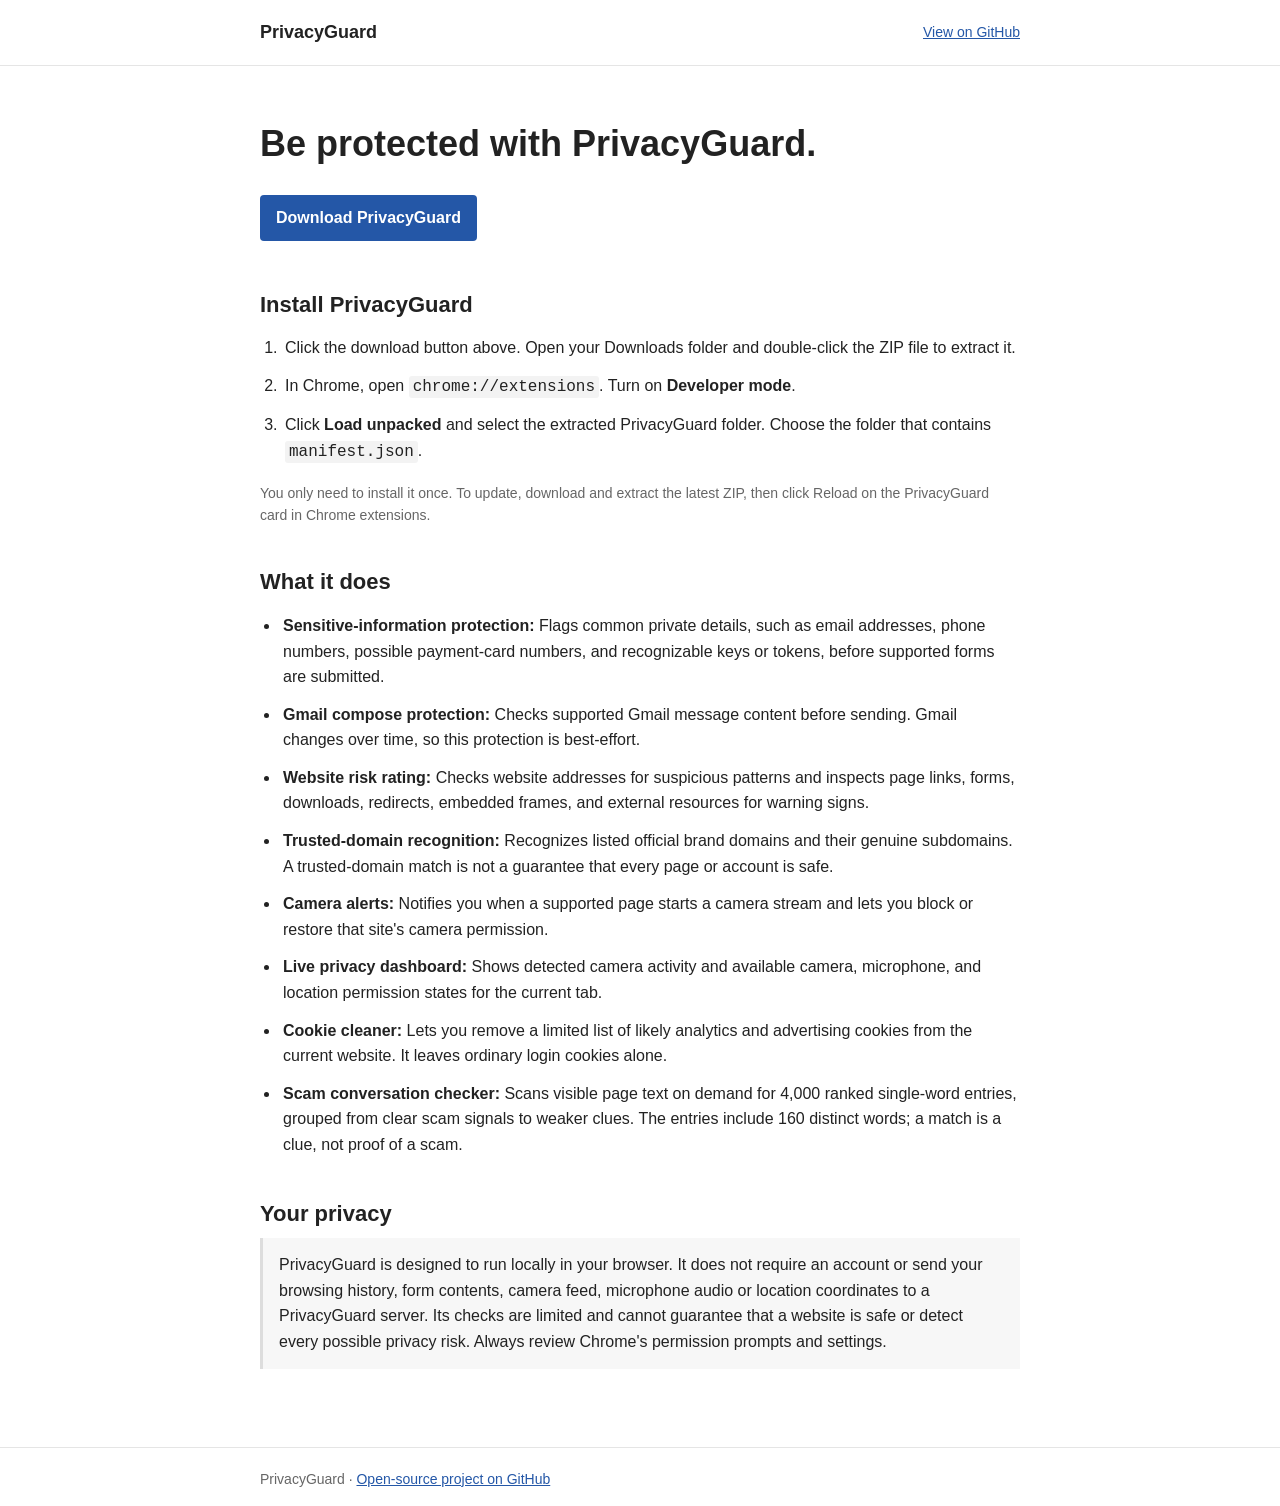
==== commit 78401d8f: "Update PrivacyGuard website to latest main version" ====
--- a/docs/index.html
+++ b/docs/index.html
@@ -8,7 +8,7 @@
   <meta name="viewport" content="width=device-width, initial-scale=1">
 
   <!-- Short description used by search engines and link previews. -->
-  <meta name="description" content="PrivacyGuard is a free Chrome extension that helps you notice potential privacy and security risks while browsing.">
+  <meta name="description" content="PrivacyGuard is a free Chrome extension that checks for sensitive information, suspicious websites, scam signals, camera activity, and tracking cookies.">
 
   <title>PrivacyGuard</title>
 
@@ -157,7 +157,7 @@
     <h1>Be protected with PrivacyGuard.</h1>
 
     <!-- Download the ZIP archive of the repository's main branch. -->
-    <a class="download" href="https://github.com/nmcode3-dot/PrivacyGuard/archive/refs/heads/feature/individual-scam-keywords.zip">Download PrivacyGuard</a>
+    <a class="download" href="https://github.com/nmcode3-dot/PrivacyGuard/archive/refs/heads/main.zip">Download PrivacyGuard</a>
 
     <!-- Step-by-step instructions for loading the unpacked extension in Chrome. -->
     <h2>Install PrivacyGuard</h2>
@@ -173,12 +173,14 @@
     <!-- Short overview of the extension's main features. -->
     <h2>What it does</h2>
     <ul class="feature-list">
-      <li>Warns when supported forms appear to contain sensitive information.</li>
-      <li>Alerts when it detects a website starting a camera stream, and lets you block or restore that website’s camera permission.</li>
-      <li>Checks website addresses for suspicious URL patterns.</li>
-      <li>Shows camera activity and available browser permission states in a small dashboard.</li>
-      <li>Can remove a limited list of likely analytics and advertising cookies from the current website when you click the cleaner.
-      <li>Scans visible conversation text for individual scam warning words and short phrases, then shows which terms matched.</li></li>
+      <li><strong>Sensitive-information protection:</strong> Flags common private details, such as email addresses, phone numbers, possible payment-card numbers, and recognizable keys or tokens, before supported forms are submitted.</li>
+      <li><strong>Gmail compose protection:</strong> Checks supported Gmail message content before sending. Gmail changes over time, so this protection is best-effort.</li>
+      <li><strong>Website risk rating:</strong> Checks website addresses for suspicious patterns and inspects page links, forms, downloads, redirects, embedded frames, and external resources for warning signs.</li>
+      <li><strong>Trusted-domain recognition:</strong> Recognizes listed official brand domains and their genuine subdomains. A trusted-domain match is not a guarantee that every page or account is safe.</li>
+      <li><strong>Camera alerts:</strong> Notifies you when a supported page starts a camera stream and lets you block or restore that site's camera permission.</li>
+      <li><strong>Live privacy dashboard:</strong> Shows detected camera activity and available camera, microphone, and location permission states for the current tab.</li>
+      <li><strong>Cookie cleaner:</strong> Lets you remove a limited list of likely analytics and advertising cookies from the current website. It leaves ordinary login cookies alone.</li>
+      <li><strong>Scam conversation checker:</strong> Scans visible page text on demand for 4,000 ranked single-word entries, grouped from clear scam signals to weaker clues. The entries include 160 distinct words; a match is a clue, not proof of a scam.</li>
     </ul>
 
     <!-- Explain what the extension does and does not collect. -->
